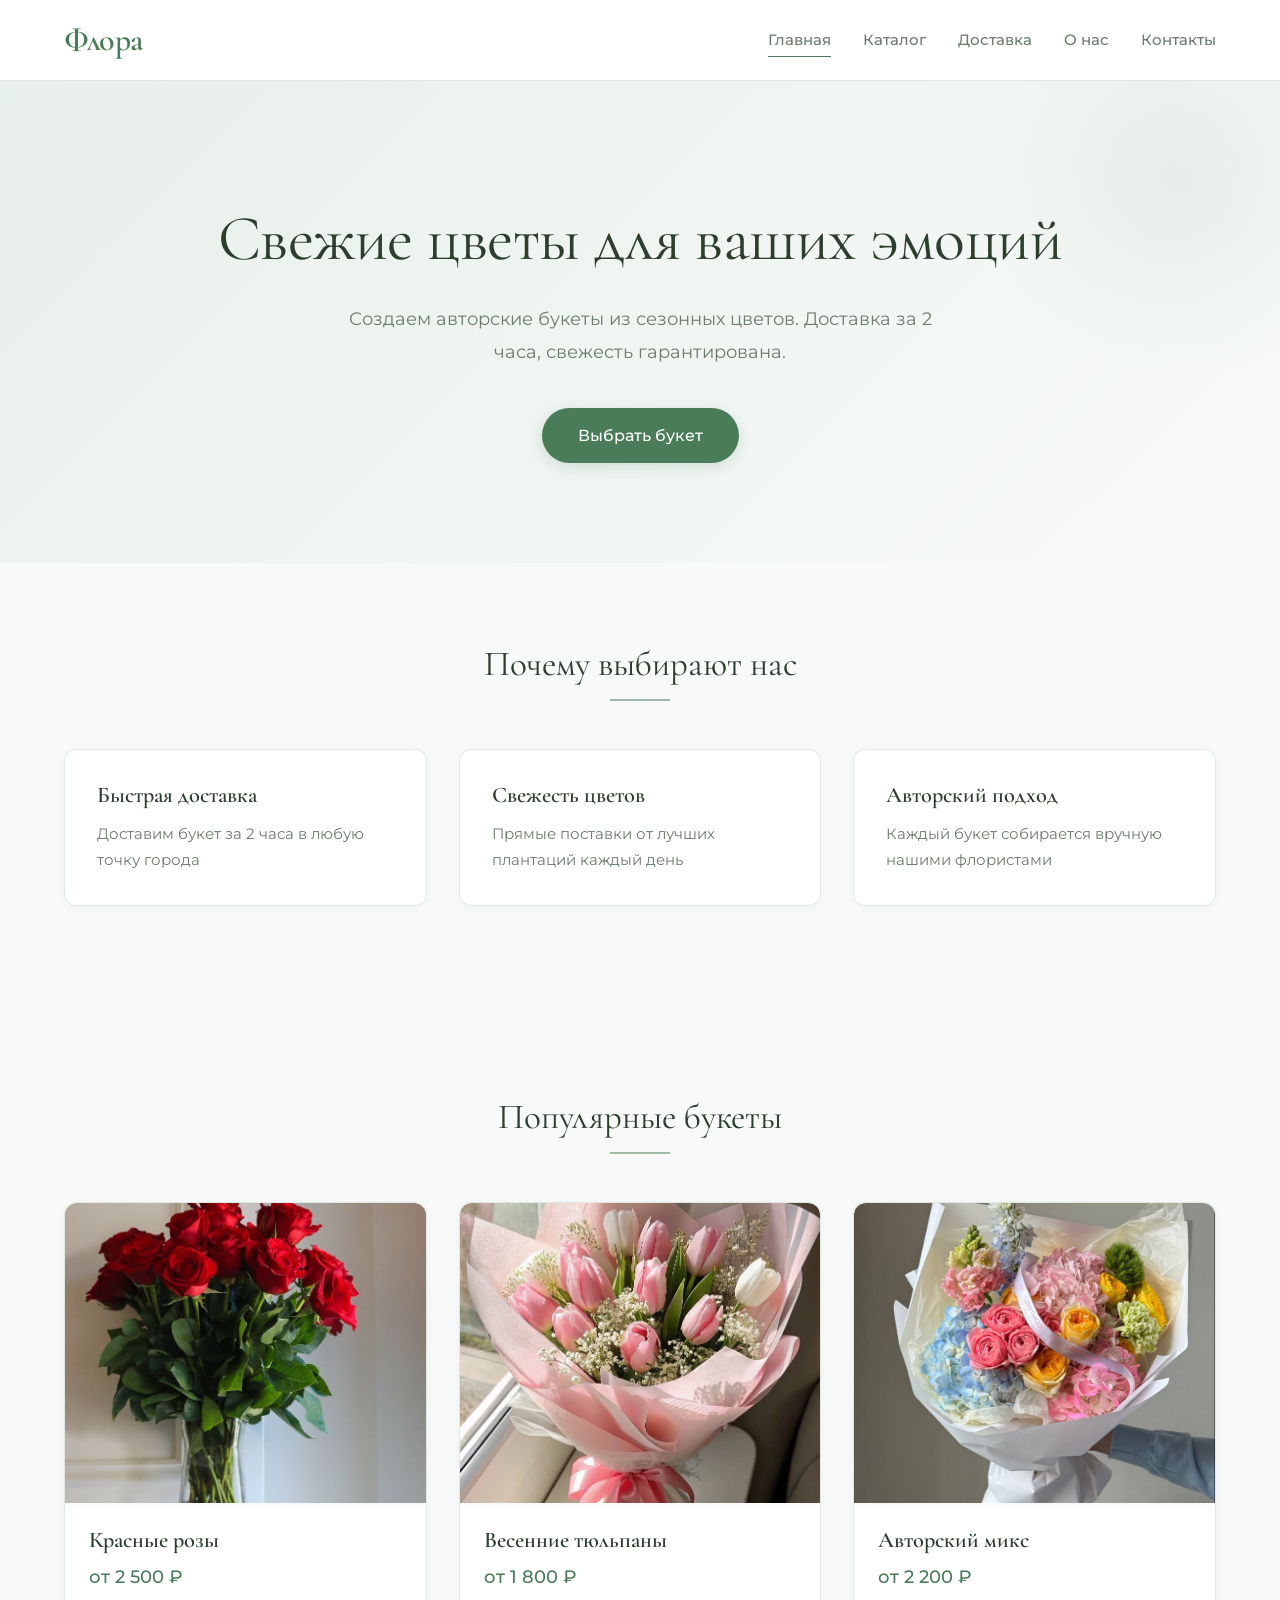
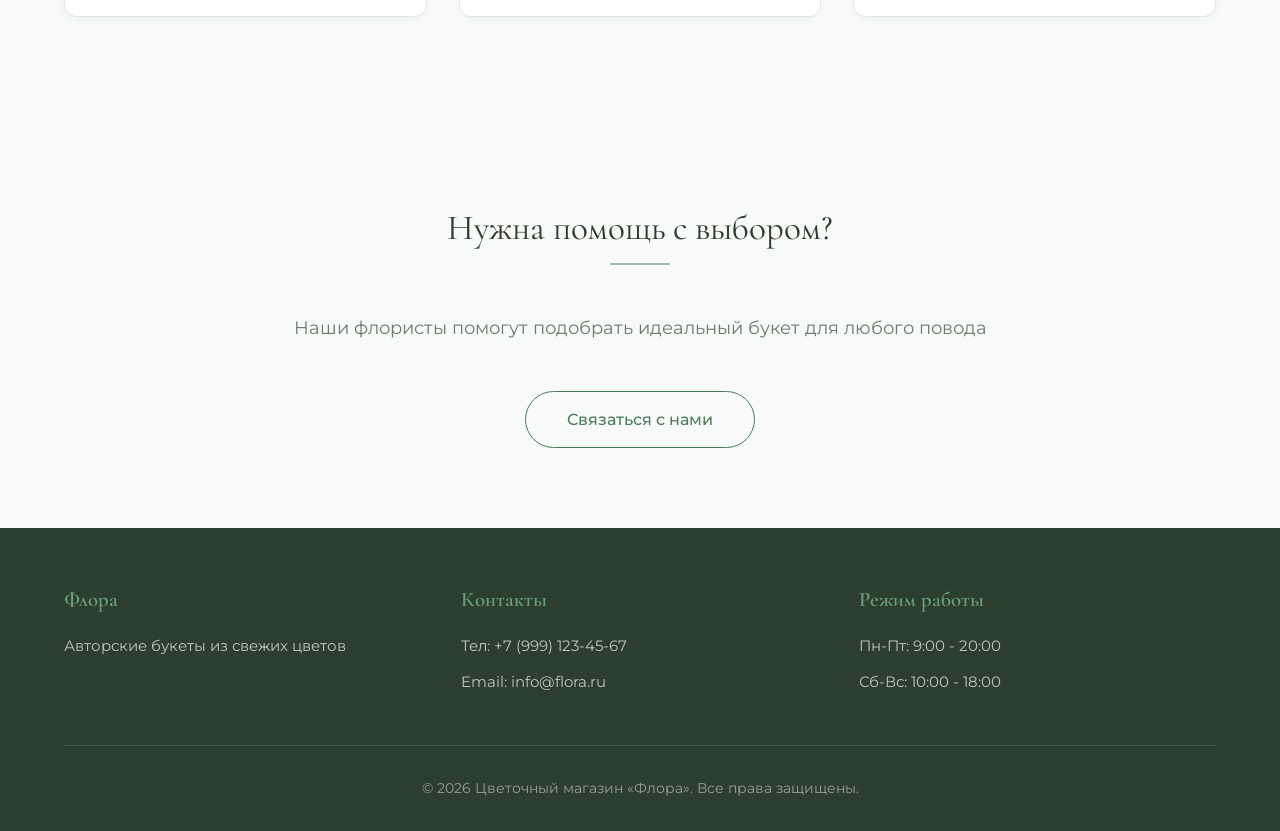
==== index.html @ 58ffec6a "first commit" ====
<!DOCTYPE html>
<html lang="ru">
<head>
    <meta charset="UTF-8">
    <meta name="viewport" content="width=device-width, initial-scale=1.0">
    <title>Цветочный магазин «Флора»</title>
    <meta name="description" content="Свежие цветы и авторские букеты с доставкой по городу. Розы, тюльпаны, пионы. Быстрая доставка за 2 часа. Заказывайте онлайн!">
    <meta property="og:title" content="Цветочный магазин «Флора» — Свежие букеты">
    <meta property="og:description" content="Авторские букеты из свежих цветов с быстрой доставкой">
    <meta property="og:image" content="images/og-image.jpg">
    <meta property="og:type" content="website">
    <link rel="icon" href="favicon.ico" type="image/x-icon">
    <link rel="stylesheet" href="style.css">
    <script type="application/ld+json">
    {
        "@context": "https://schema.org",
        "@type": "Florist",
        "name": "Флора",
        "description": "Цветочный магазин с доставкой свежих букетов",
        "url": "https://example.com"
    }
    </script>
</head>
<body>
    <header class="header">
        <div class="container header-inner">
            <a href="/index.html" class="logo">Флора</a>
            <button class="menu-toggle" aria-label="Открыть меню">☰</button>
            <nav class="nav">
                <ul class="nav-list">
                    <li><a href="index.html" class="nav-link active">Главная</a></li>
                    <li><a href="catalog.html" class="nav-link">Каталог</a></li>
                    <li><a href="delivery.html" class="nav-link">Доставка</a></li>
                    <li><a href="about.html" class="nav-link">О нас</a></li>
                    <li><a href="contacts.html" class="nav-link">Контакты</a></li>
                </ul>
            </nav>
        </div>
    </header>

    <main class="main">
        <section class="hero">
            <div class="container">
                <h1 class="hero-title">Свежие цветы для ваших эмоций</h1>
                <p class="hero-text">Создаем авторские букеты из сезонных цветов. Доставка за 2 часа, свежесть гарантирована.</p>
                <a href="catalog.html" class="btn btn-primary">Выбрать букет</a>
            </div>
        </section>

        <section class="features section">
            <div class="container">
                <h2 class="section-title">Почему выбирают нас</h2>
                <div class="features-grid">
                    <article class="feature-card">
                        <h3 class="feature-title">Быстрая доставка</h3>
                        <p class="feature-text">Доставим букет за 2 часа в любую точку города</p>
                    </article>
                    <article class="feature-card">
                        <h3 class="feature-title">Свежесть цветов</h3>
                        <p class="feature-text">Прямые поставки от лучших плантаций каждый день</p>
                    </article>
                    <article class="feature-card">
                        <h3 class="feature-title">Авторский подход</h3>
                        <p class="feature-text">Каждый букет собирается вручную нашими флористами</p>
                    </article>
                </div>
            </div>
        </section>

        <section class="popular section">
            <div class="container">
                <h2 class="section-title">Популярные букеты</h2>
                <div class="products-grid">
                    <article class="product-card">
                        <figure class="product-image">
                            <img src="/images/img-1.jpg" alt="Букет из красных роз" loading="lazy">
                        </figure>
                        <h3 class="product-title">Красные розы</h3>
                        <p class="product-price">от 2 500 ₽</p>
                    </article>
                    <article class="product-card">
                        <figure class="product-image">
                            <img src="/images/img-2.jpg" alt="Букет из весенних тюльпанов" loading="lazy">
                        </figure>
                        <h3 class="product-title">Весенние тюльпаны</h3>
                        <p class="product-price">от 1 800 ₽</p>
                    </article>
                    <article class="product-card">
                        <figure class="product-image">
                            <img src="/images/img-3.jpg" alt="Смешанный авторский букет" loading="lazy">
                        </figure>
                        <h3 class="product-title">Авторский микс</h3>
                        <p class="product-price">от 2 200 ₽</p>
                    </article>
                </div>
            </div>
        </section>

        <section class="cta section">
            <div class="container">
                <h2 class="section-title">Нужна помощь с выбором?</h2>
                <p class="page-description">Наши флористы помогут подобрать идеальный букет для любого повода</p>
                <a href="contacts.html" class="btn btn-secondary">Связаться с нами</a>
            </div>
        </section>
    </main>

    <footer class="footer">
        <div class="container">
            <div class="footer-content">
                <div class="footer-section">
                    <h3 class="footer-title">Флора</h3>
                    <p class="footer-text">Авторские букеты из свежих цветов</p>
                </div>
                <div class="footer-section">
                    <h3 class="footer-title">Контакты</h3>
                    <p class="footer-text">Тел: +7 (999) 123-45-67</p>
                    <p class="footer-text">Email: info@flora.ru</p>
                </div>
                <div class="footer-section">
                    <h3 class="footer-title">Режим работы</h3>
                    <p class="footer-text">Пн-Пт: 9:00 - 20:00</p>
                    <p class="footer-text">Сб-Вс: 10:00 - 18:00</p>
                </div>
            </div>
            <p class="copyright">© 2026 Цветочный магазин «Флора». Все права защищены.</p>
        </div>
    </footer>

    <script src="script.js"></script>
</body>
</html>
---- style.css ----
@import url('https://fonts.googleapis.com/css2?family=Cormorant+Garamond:ital,wght@0,400;0,600;1,400&family=Montserrat:wght@300;400;500&display=swap');

:root {
    --bg-primary: #ffffff;
    --bg-secondary: #f8faf9;
    --text-primary: #2c3e2d;
    --text-secondary: #6b7c6c;
    --accent: #4a7c59;
    --accent-light: #6b9e7a;
    --accent-soft: #e8f0eb;
    --border: #e0e8e1;
    --radius: 12px;
    --shadow-sm: 0 2px 8px rgba(74, 124, 89, 0.06);
    --shadow: 0 4px 20px rgba(74, 124, 89, 0.1);
}

* {
    margin: 0;
    padding: 0;
    box-sizing: border-box;
}

body {
    font-family: 'Montserrat', sans-serif;
    background: var(--bg-secondary);
    color: var(--text-primary);
    line-height: 1.7;
    font-weight: 400;
}

h1, h2, h3, h4 {
    font-family: 'Cormorant Garamond', serif;
    font-weight: 600;
    line-height: 1.2;
    color: var(--text-primary);
}

a {
    color: var(--accent);
    text-decoration: none;
    transition: all 0.3s ease;
}

a:hover {
    color: var(--accent-light);
}

.container {
    max-width: 1200px;
    margin: 0 auto;
    padding: 0 24px;
}

.header {
    background: rgba(255, 255, 255, 0.95);
    backdrop-filter: blur(10px);
    border-bottom: 1px solid var(--border);
    position: sticky;
    top: 0;
    z-index: 100;
}

.header-inner {
    display: flex;
    align-items: center;
    justify-content: space-between;
    height: 80px;
    position: relative;
}

.logo {
    font-family: 'Cormorant Garamond', serif;
    font-size: 2rem;
    font-weight: 600;
    color: var(--accent);
    letter-spacing: -0.5px;
    z-index: 101;
}

.nav-list {
    list-style: none;
    display: flex;
    gap: 32px;
}

.nav-link {
    color: var(--text-secondary);
    font-size: 0.95rem;
    font-weight: 500;
    padding: 8px 0;
    position: relative;
}

.nav-link::after {
    content: '';
    position: absolute;
    bottom: 0;
    left: 0;
    width: 0;
    height: 1px;
    background: var(--accent);
    transition: width 0.3s ease;
}

.nav-link:hover::after,
.nav-link.active::after {
    width: 100%;
}

.menu-toggle {
    display: none;
    background: none;
    border: none;
    font-size: 1.5rem;
    cursor: pointer;
    color: var(--text-primary);
    z-index: 101;
    padding: 8px;
    order: 2;
}

.hero {
    background: linear-gradient(135deg, var(--accent-soft) 0%, var(--bg-secondary) 100%);
    padding: 120px 24px 100px;
    text-align: center;
    position: relative;
    overflow: hidden;
}

.hero::before {
    content: '';
    position: absolute;
    top: -100px;
    right: -100px;
    width: 400px;
    height: 400px;
    background: radial-gradient(circle, rgba(74, 124, 89, 0.08) 0%, transparent 70%);
    border-radius: 50%;
}

.hero-title {
    font-size: clamp(2.5rem, 5vw, 4rem);
    margin-bottom: 24px;
    font-weight: 400;
    letter-spacing: -0.5px;
}

.hero-text {
    font-size: 1.15rem;
    color: var(--text-secondary);
    max-width: 600px;
    margin: 0 auto 40px;
    line-height: 1.8;
}

.btn {
    display: inline-block;
    padding: 14px 36px;
    border-radius: 50px;
    font-weight: 500;
    font-size: 1rem;
    transition: all 0.3s ease;
    border: none;
    cursor: pointer;
}

.btn-primary {
    background: var(--accent);
    color: white;
    box-shadow: 0 4px 16px rgba(74, 124, 89, 0.2);
}

.btn-primary:hover {
    background: var(--accent-light);
    transform: translateY(-2px);
    box-shadow: 0 6px 20px rgba(74, 124, 89, 0.3);
    color: white;
}

.btn-secondary {
    background: transparent;
    color: var(--accent);
    border: 1px solid var(--accent);
    display: flex;
    max-width: 230px;
    justify-content: center;
    margin: auto;
}

.btn-secondary:hover {
    background: var(--accent-soft);
}

.section {
    padding: 80px 24px;
}

.section-title {
    font-size: 2.2rem;
    margin-bottom: 48px;
    text-align: center;
    font-weight: 400;
    position: relative;
    padding-bottom: 16px;
}

.section-title::after {
    content: '';
    position: absolute;
    bottom: 0;
    left: 50%;
    transform: translateX(-50%);
    width: 60px;
    height: 2px;
    background: var(--accent);
    opacity: 0.5;
}
.features-grid,
.products-grid,
.values-grid,
.stats-grid,
.info-grid {
    display: grid;
    grid-template-columns: repeat(auto-fit, minmax(280px, 1fr));
    gap: 32px;
    margin-bottom: 30px;
}
.feature-card,
.value-card,
.stat-item,
.info-card {
    background: var(--bg-primary);
    border-radius: var(--radius);
    padding: 32px;
    box-shadow: var(--shadow-sm);
    transition: all 0.3s ease;
    border: 1px solid var(--border);
}

.feature-card:hover,
.value-card:hover {
    transform: translateY(-6px);
    box-shadow: var(--shadow);
}

.feature-icon {
    font-size: 2.5rem;
    margin-bottom: 20px;
    color: var(--accent);
}

.feature-title,
.value-title,
.info-title {
    font-size: 1.4rem;
    margin-bottom: 12px;
    font-weight: 600;
}

.feature-text,
.value-text,
.info-text {
    color: var(--text-secondary);
    font-size: 0.95rem;
}
.product-card {
    background: var(--bg-primary);
    border-radius: var(--radius);
    padding: 0;
    box-shadow: var(--shadow-sm);
    transition: all 0.3s ease;
    border: 1px solid var(--border);
    display: flex;
    flex-direction: column;
    overflow: hidden;
}

.product-card:hover {
    transform: translateY(-6px);
    box-shadow: var(--shadow);
}

.product-image {
    width: 100%;
    height: 300px;
    margin: 0;
    border-radius: var(--radius) var(--radius) 0 0;
    overflow: hidden;
    position: relative;
}

.product-image img {
    width: 100%;
    height: 100%;
    object-fit: cover;
    object-position: center;
    transition: transform 0.5s ease;
    display: block;
}

.product-card:hover .product-image img {
    transform: scale(1.05);
}

.product-title {
    font-size: 1.4rem;
    margin-top: 24px;
    margin-bottom: 8px;
    font-weight: 600;
    padding: 0 24px;
    text-align: left;
}

.product-price {
    color: var(--accent);
    font-weight: 500;
    font-size: 1.1rem;
    margin-bottom: 24px;
    padding: 0 24px;
    text-align: left;
}
.info-table {
    width: 100%;
    border-collapse: separate;
    border-spacing: 0;
    margin: 32px 0;
    background: var(--bg-primary);
    border-radius: var(--radius);
    overflow: hidden;
    box-shadow: var(--shadow-sm);
    border: 1px solid var(--border);
}

.info-table th {
    background: var(--accent-soft);
    color: var(--text-primary);
    padding: 16px 24px;
    text-align: left;
    font-weight: 500;
    font-size: 0.95rem;
}

.info-table td {
    padding: 16px 24px;
    border-bottom: 1px solid var(--border);
    font-size: 0.95rem;
    color: var(--text-secondary);
}

.info-table tr:last-child td {
    border-bottom: none;
}

.info-table tr:hover td {
    background: var(--accent-soft);
}
figure {
    margin: 40px 0;
    border-radius: var(--radius);
    overflow: hidden;
    box-shadow: var(--shadow-sm);
}

figure img {
    width: 100%;
    height: auto;
    display: block;
}

figcaption {
    background: var(--bg-primary);
    padding: 16px 24px;
    text-align: center;
    color: var(--text-secondary);
    font-size: 0.9rem;
    font-style: italic;
    border-top: 1px solid var(--border);
}
.contact-form-section {
    background: var(--bg-primary);
    border-radius: var(--radius);
    padding: 40px;
    box-shadow: var(--shadow-sm);
    border: 1px solid var(--border);
}

.form-group {
    margin-bottom: 24px;
}

.form-label {
    display: block;
    margin-bottom: 8px;
    font-weight: 500;
    color: var(--text-primary);
    font-size: 0.95rem;
}

.form-input,
.form-textarea {
    width: 100%;
    padding: 14px 18px;
    border: 1px solid var(--border);
    border-radius: 8px;
    font-size: 1rem;
    font-family: inherit;
    transition: all 0.3s ease;
    background: var(--bg-primary);
}

.form-input:focus,
.form-textarea:focus {
    outline: none;
    border-color: var(--accent);
    box-shadow: 0 0 0 3px rgba(74, 124, 89, 0.1);
}

.form-textarea {
    resize: vertical;
    min-height: 120px;
}

.footer {
    background: var(--text-primary);
    color: var(--bg-secondary);
    padding: 60px 24px 30px;
}

.footer-content {
    display: grid;
    grid-template-columns: repeat(auto-fit, minmax(250px, 1fr));
    gap: 40px;
    margin-bottom: 40px;
}

.footer-title {
    font-size: 1.3rem;
    margin-bottom: 20px;
    color: var(--accent-light);
    font-weight: 600;
}

.footer-text {
    color: rgba(255, 255, 255, 0.7);
    margin-bottom: 10px;
    font-size: 0.95rem;
}

.copyright {
    text-align: center;
    padding-top: 30px;
    border-top: 1px solid rgba(255, 255, 255, 0.1);
    color: rgba(255, 255, 255, 0.5);
    font-size: 0.9rem;
}
.page-title {
    font-size: 3rem;
    margin-bottom: 16px;
    text-align: center;
    font-weight: 400;
}

.page-description {
    text-align: center;
    color: var(--text-secondary);
    margin-bottom: 48px;
    font-size: 1.1rem;
    max-width: 700px;
    margin-left: auto;
    margin-right: auto;
}

.catalog-section {
    margin-bottom: 60px;
}

.about-section {
    display: grid;
    grid-template-columns: 1fr 1fr;
    gap: 48px;
    align-items: center;
    margin-bottom: 60px;
}

.about-text {
    margin-bottom: 20px;
    color: var(--text-secondary);
    font-size: 1.05rem;
}

.contacts-grid {
    display: grid;
    grid-template-columns: 1fr 1fr;
    gap: 48px;
    margin-bottom: 60px;
}

.contact-details {
    background: var(--bg-primary);
    padding: 40px;
    border-radius: var(--radius);
    box-shadow: var(--shadow-sm);
    border: 1px solid var(--border);
}

.contact-item {
    margin-bottom: 28px;
}

.contact-label {
    font-size: 1.1rem;
    margin-bottom: 8px;
    color: var(--accent);
    font-weight: 500;
}

.contact-text {
    color: var(--text-secondary);
    font-size: 1.05rem;
}

.map-container {
    width: 100%;
    border-radius: var(--radius);
    overflow: hidden;
    margin-top: 40px;
}

.map-container img {
    width: 100%;
    height: auto;
}
@media (max-width: 768px) {
    .menu-toggle {
        display: block;
        order: 2;
    }

    .logo {
        order: 1;
    }

    .nav-list {
        display: none;
        position: absolute;
        top: 80px;
        left: 0;
        right: 0;
        background: var(--bg-primary);
        flex-direction: column;
        padding: 24px;
        gap: 16px;
        box-shadow: var(--shadow);
        border-top: 1px solid var(--border);
    }

    .nav-list.active {
        display: flex;
    }

    .hero {
        padding: 80px 24px 60px;
    }

    .hero-title {
        font-size: 2.2rem;
    }

    .section {
        padding: 60px 24px;
    }

    .section-title {
        font-size: 1.8rem;
        margin-bottom: 32px;
    }

    .about-section,
    .contacts-grid {
        grid-template-columns: 1fr;
        gap: 32px;
    }

    .page-title {
        font-size: 2.2rem;
    }

    .contact-form-section,
    .contact-details {
        padding: 28px;
    }

    .info-table {
        font-size: 0.9rem;
    }

    .info-table th,
    .info-table td {
        padding: 12px 16px;
    }

    .product-image {
        height: 250px;
    }

    .footer {
        padding: 60px 24px 30px;
    }

    .container {
        padding: 0 16px;
    }
}

@media (max-width: 480px) {
    .hero {
        padding: 60px 16px 40px;
    }

    .section {
        padding: 40px 16px;
    }

    .product-title,
    .product-price {
        padding: 0 16px;
    }

    .contact-form-section,
    .contact-details {
        padding: 20px 16px;
    }

    .footer {
        padding: 40px 16px 30px;
    }

    .header-inner {
        padding: 0 16px;
    }
}
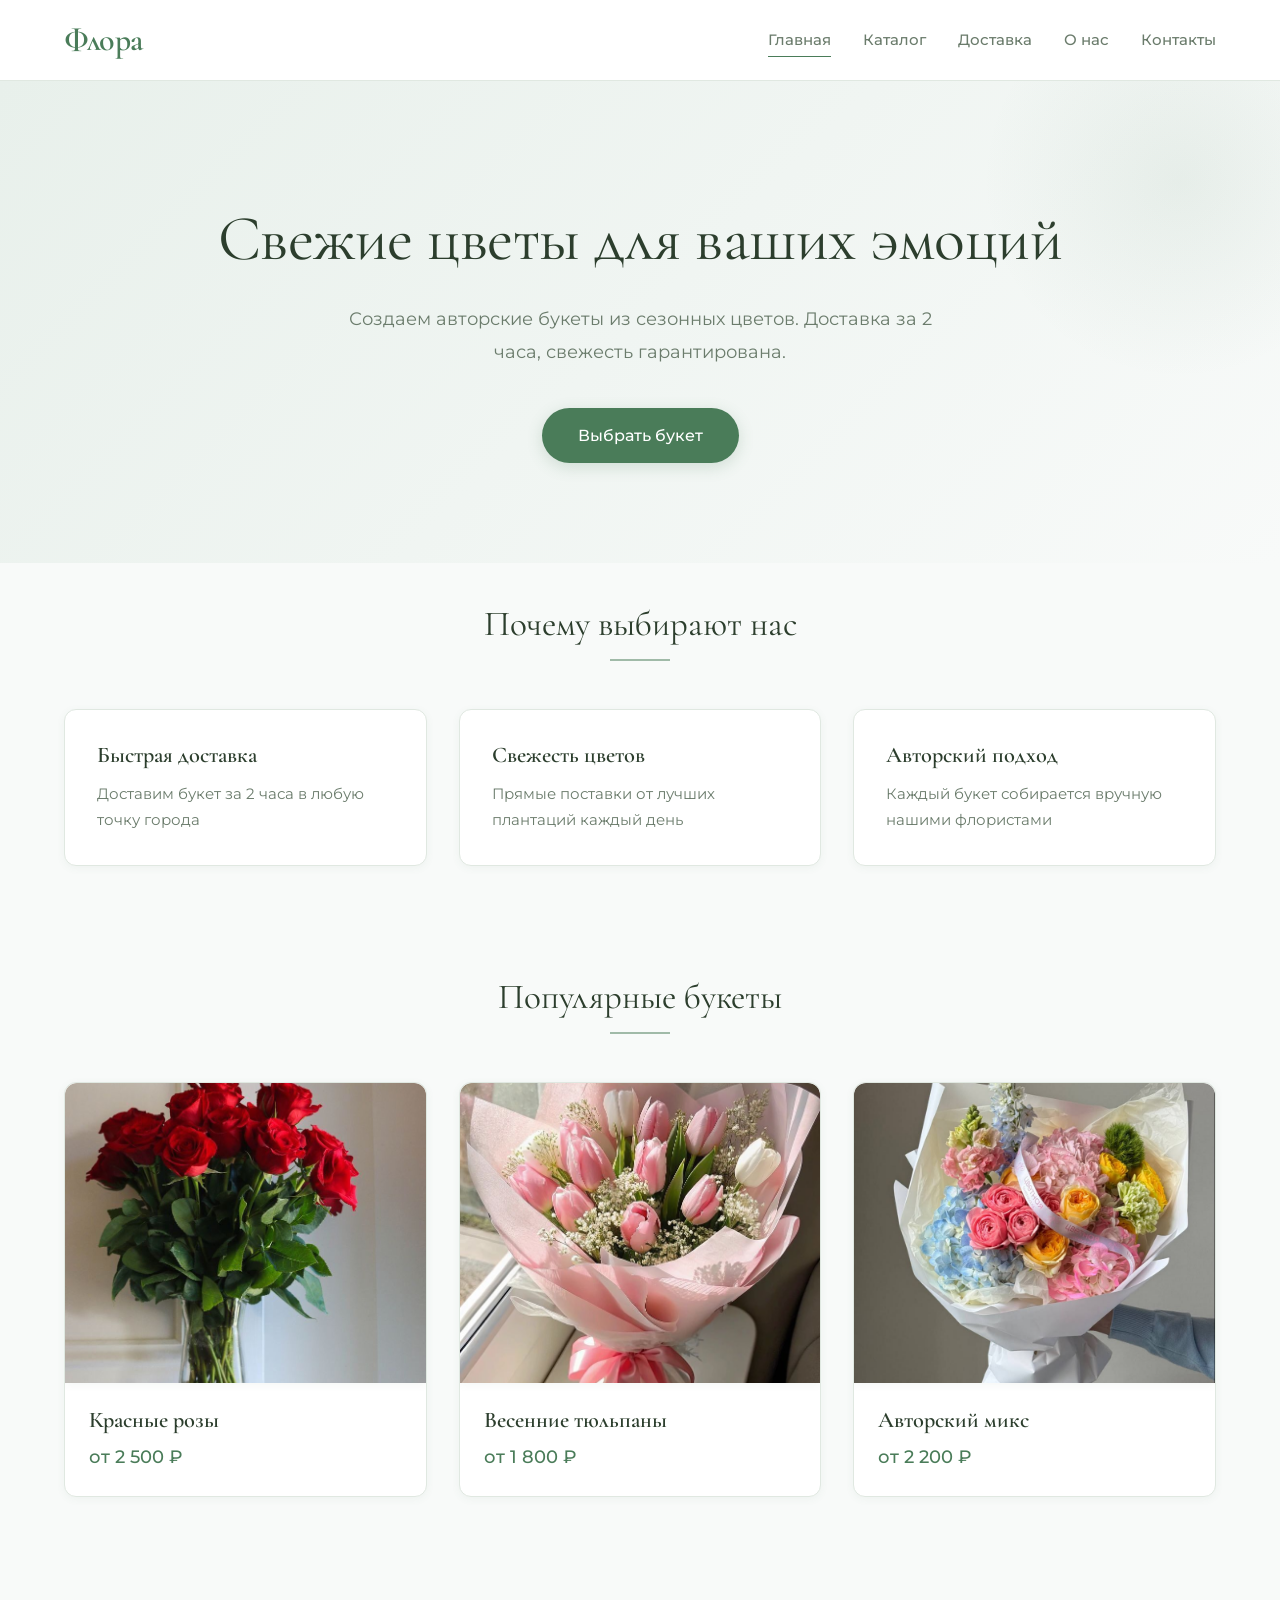
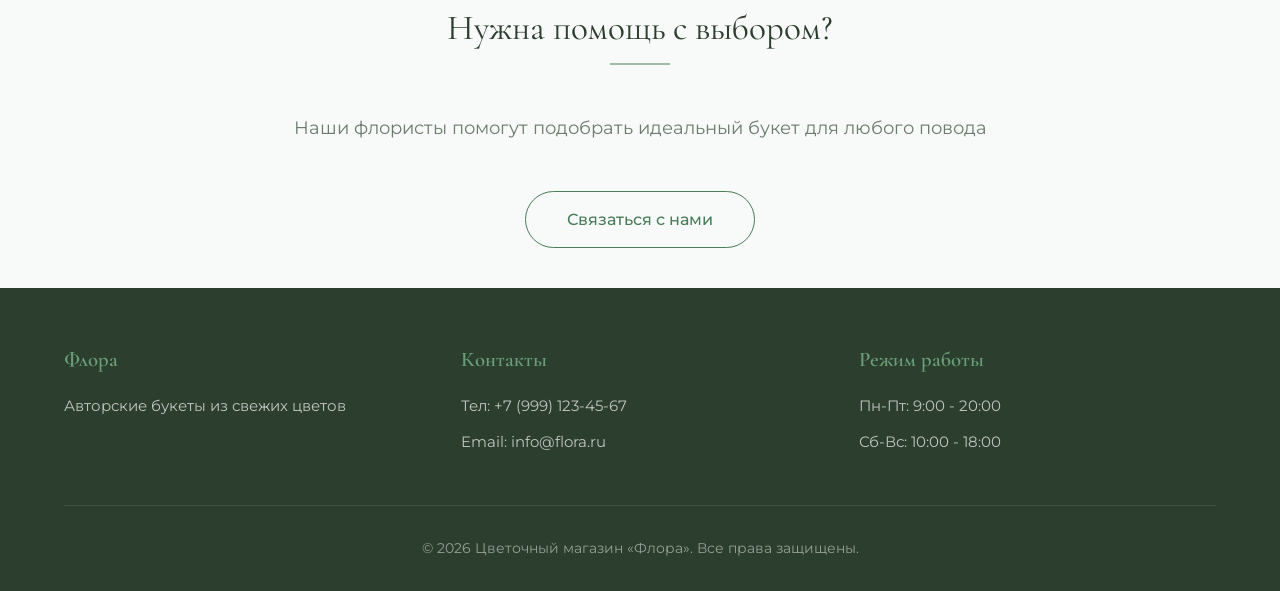
==== commit 31ef0eba: "fix" ====
--- a/index.html
+++ b/index.html
@@ -17,7 +17,7 @@
         "@type": "Florist",
         "name": "Флора",
         "description": "Цветочный магазин с доставкой свежих букетов",
-        "url": "https://example.com"
+        "url": "https://lina1933.github.io/flora"
     }
     </script>
 </head>
@@ -73,21 +73,21 @@
                 <div class="products-grid">
                     <article class="product-card">
                         <figure class="product-image">
-                            <img src="/images/img-1.jpg" alt="Букет из красных роз" loading="lazy">
+                            <img src="images\img-1.jpg" alt="Букет из красных роз" loading="lazy">
                         </figure>
                         <h3 class="product-title">Красные розы</h3>
                         <p class="product-price">от 2 500 ₽</p>
                     </article>
                     <article class="product-card">
                         <figure class="product-image">
-                            <img src="/images/img-2.jpg" alt="Букет из весенних тюльпанов" loading="lazy">
+                            <img src="images\img-2.jpg" alt="Букет из весенних тюльпанов" loading="lazy">
                         </figure>
                         <h3 class="product-title">Весенние тюльпаны</h3>
                         <p class="product-price">от 1 800 ₽</p>
                     </article>
                     <article class="product-card">
                         <figure class="product-image">
-                            <img src="/images/img-3.jpg" alt="Смешанный авторский букет" loading="lazy">
+                            <img src="images\img-3.jpg" alt="Смешанный авторский букет" loading="lazy">
                         </figure>
                         <h3 class="product-title">Авторский микс</h3>
                         <p class="product-price">от 2 200 ₽</p>
--- a/style.css
+++ b/style.css
@@ -192,7 +192,7 @@
 }
 
 .section {
-    padding: 80px 24px;
+    padding: 40px 24px;
 }
 
 .section-title {
